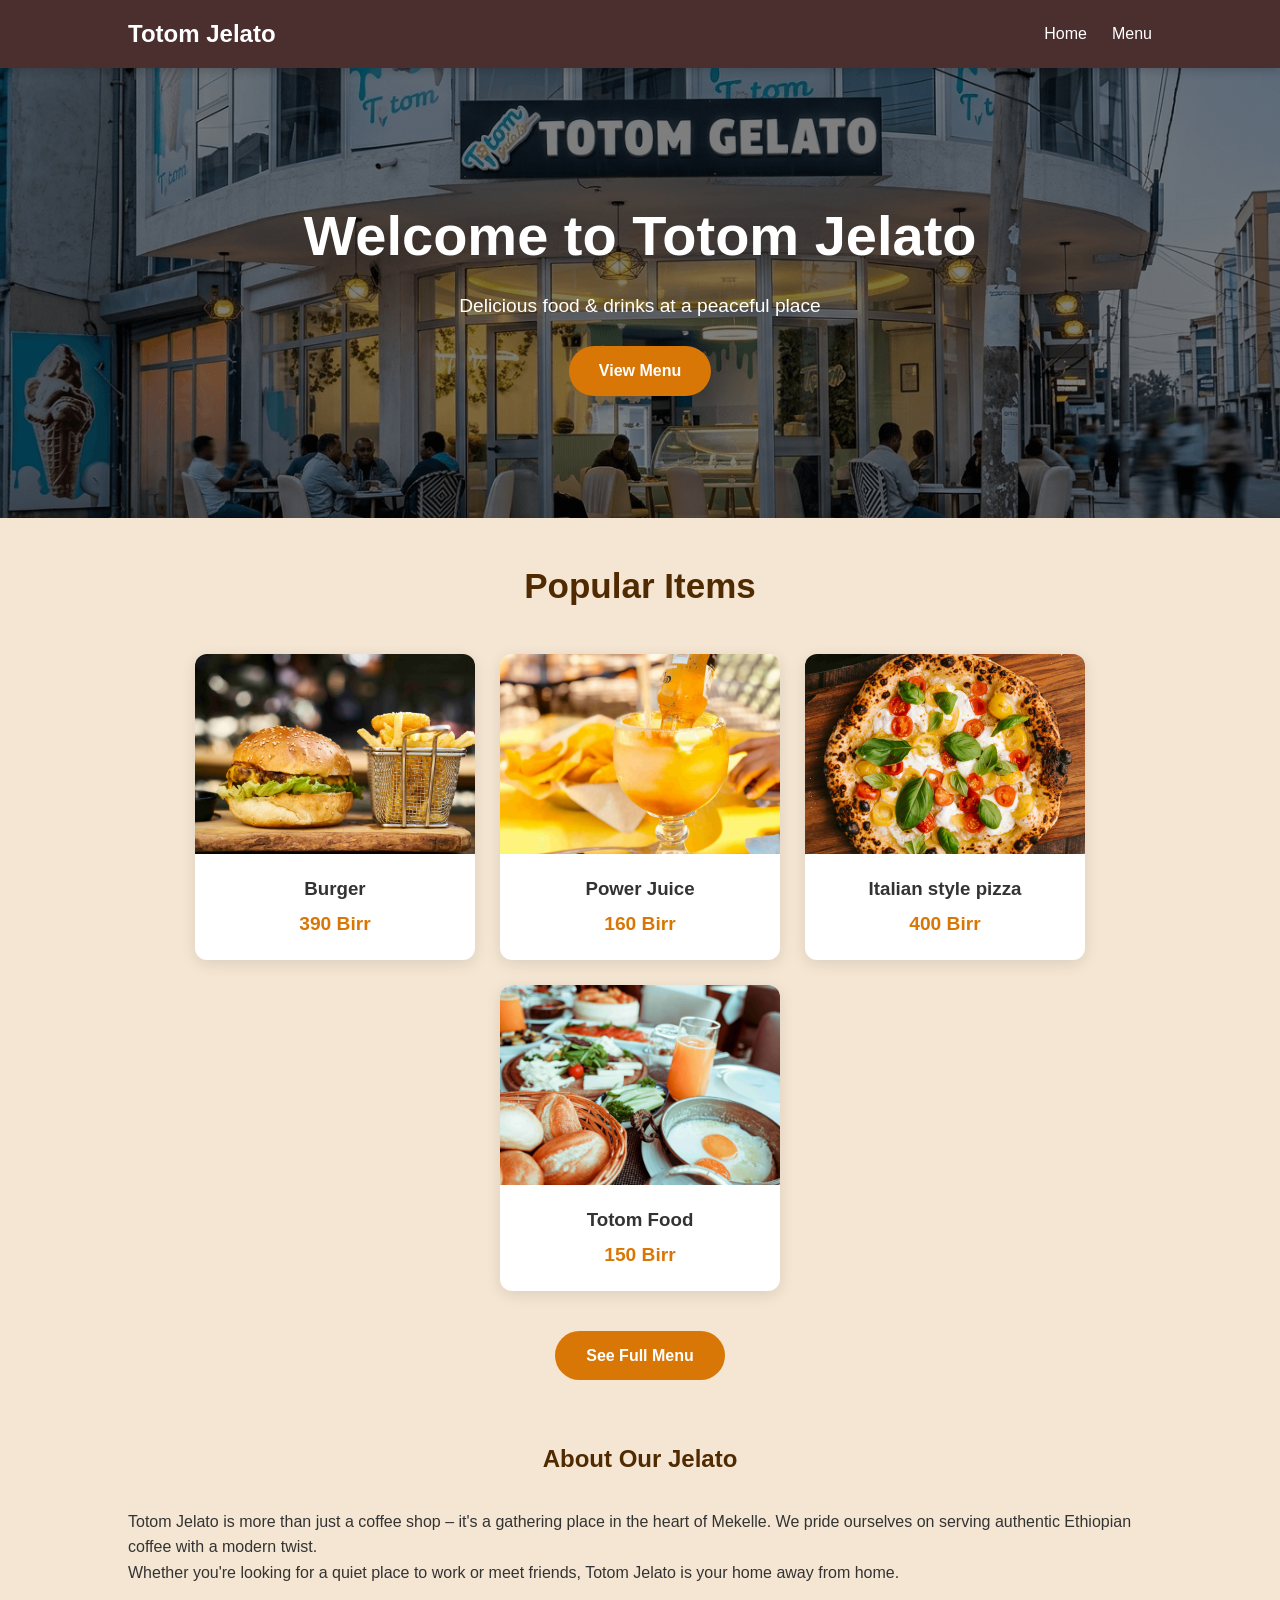
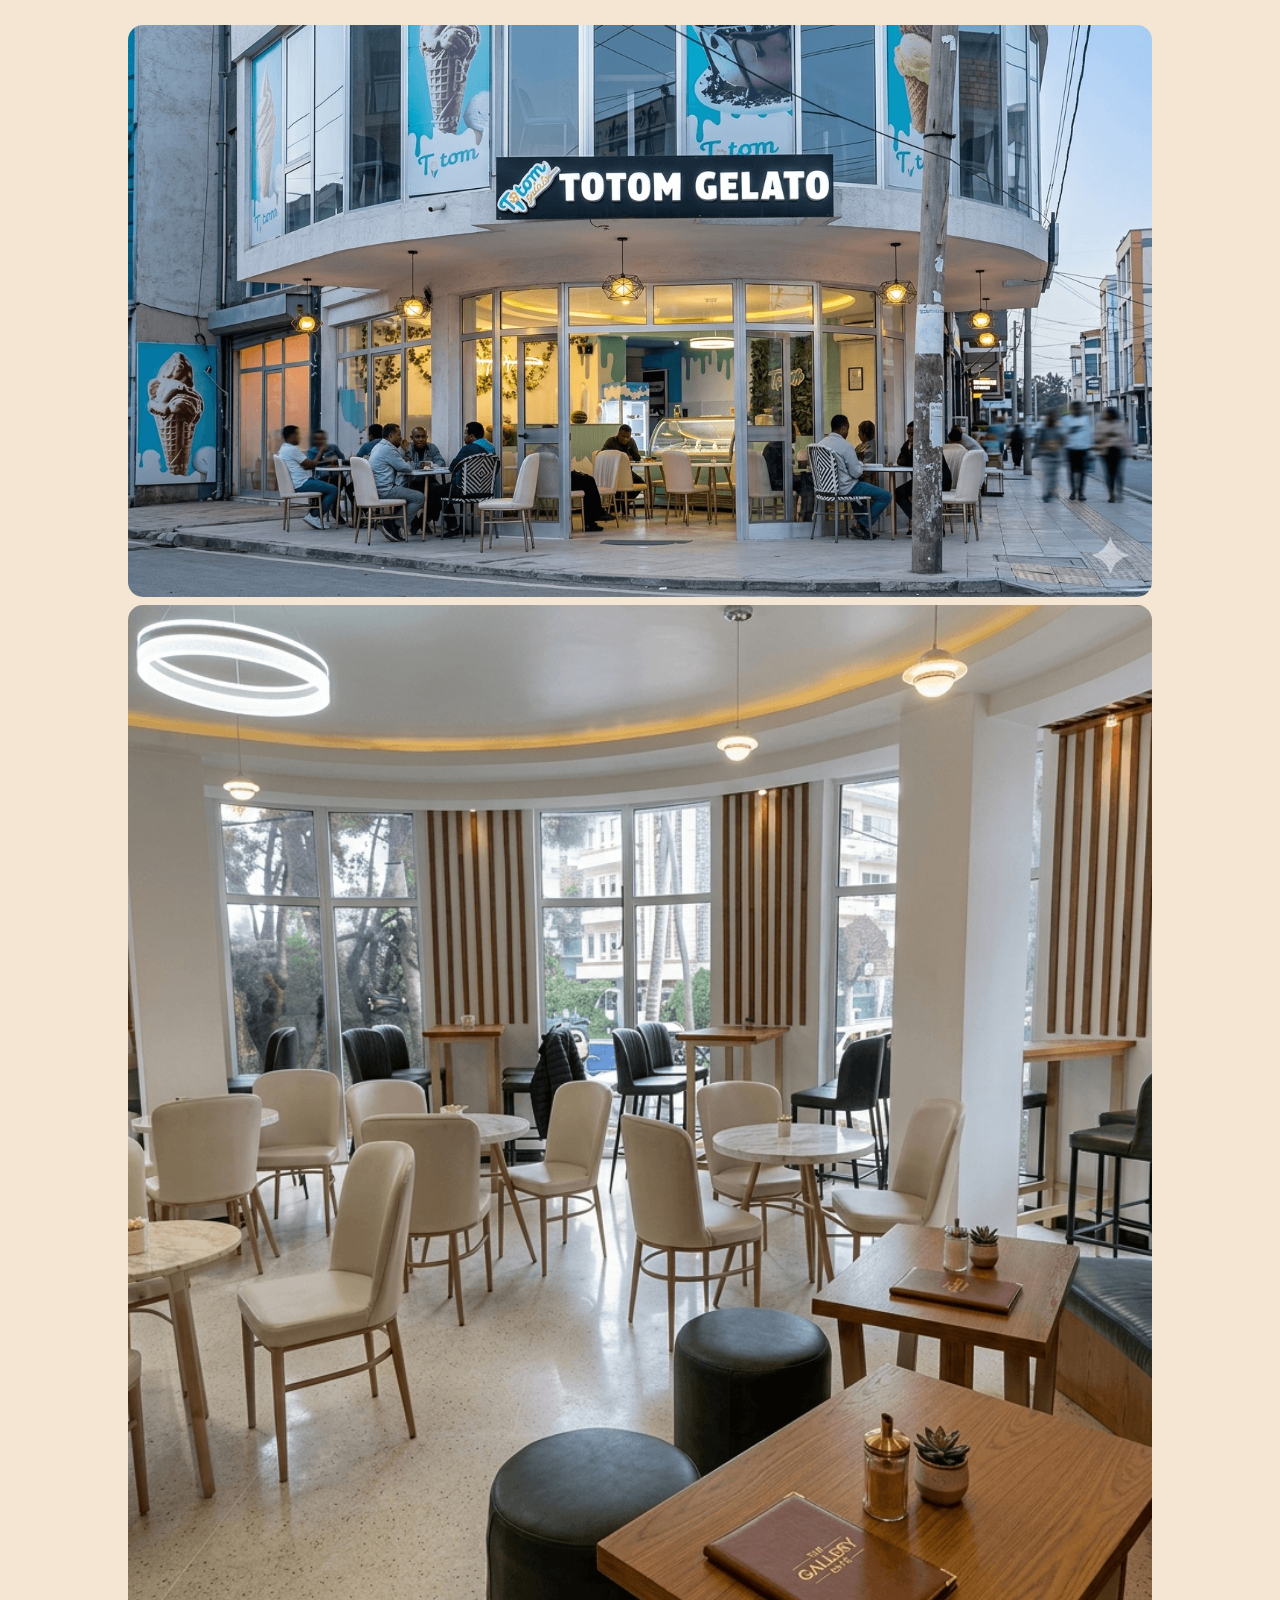
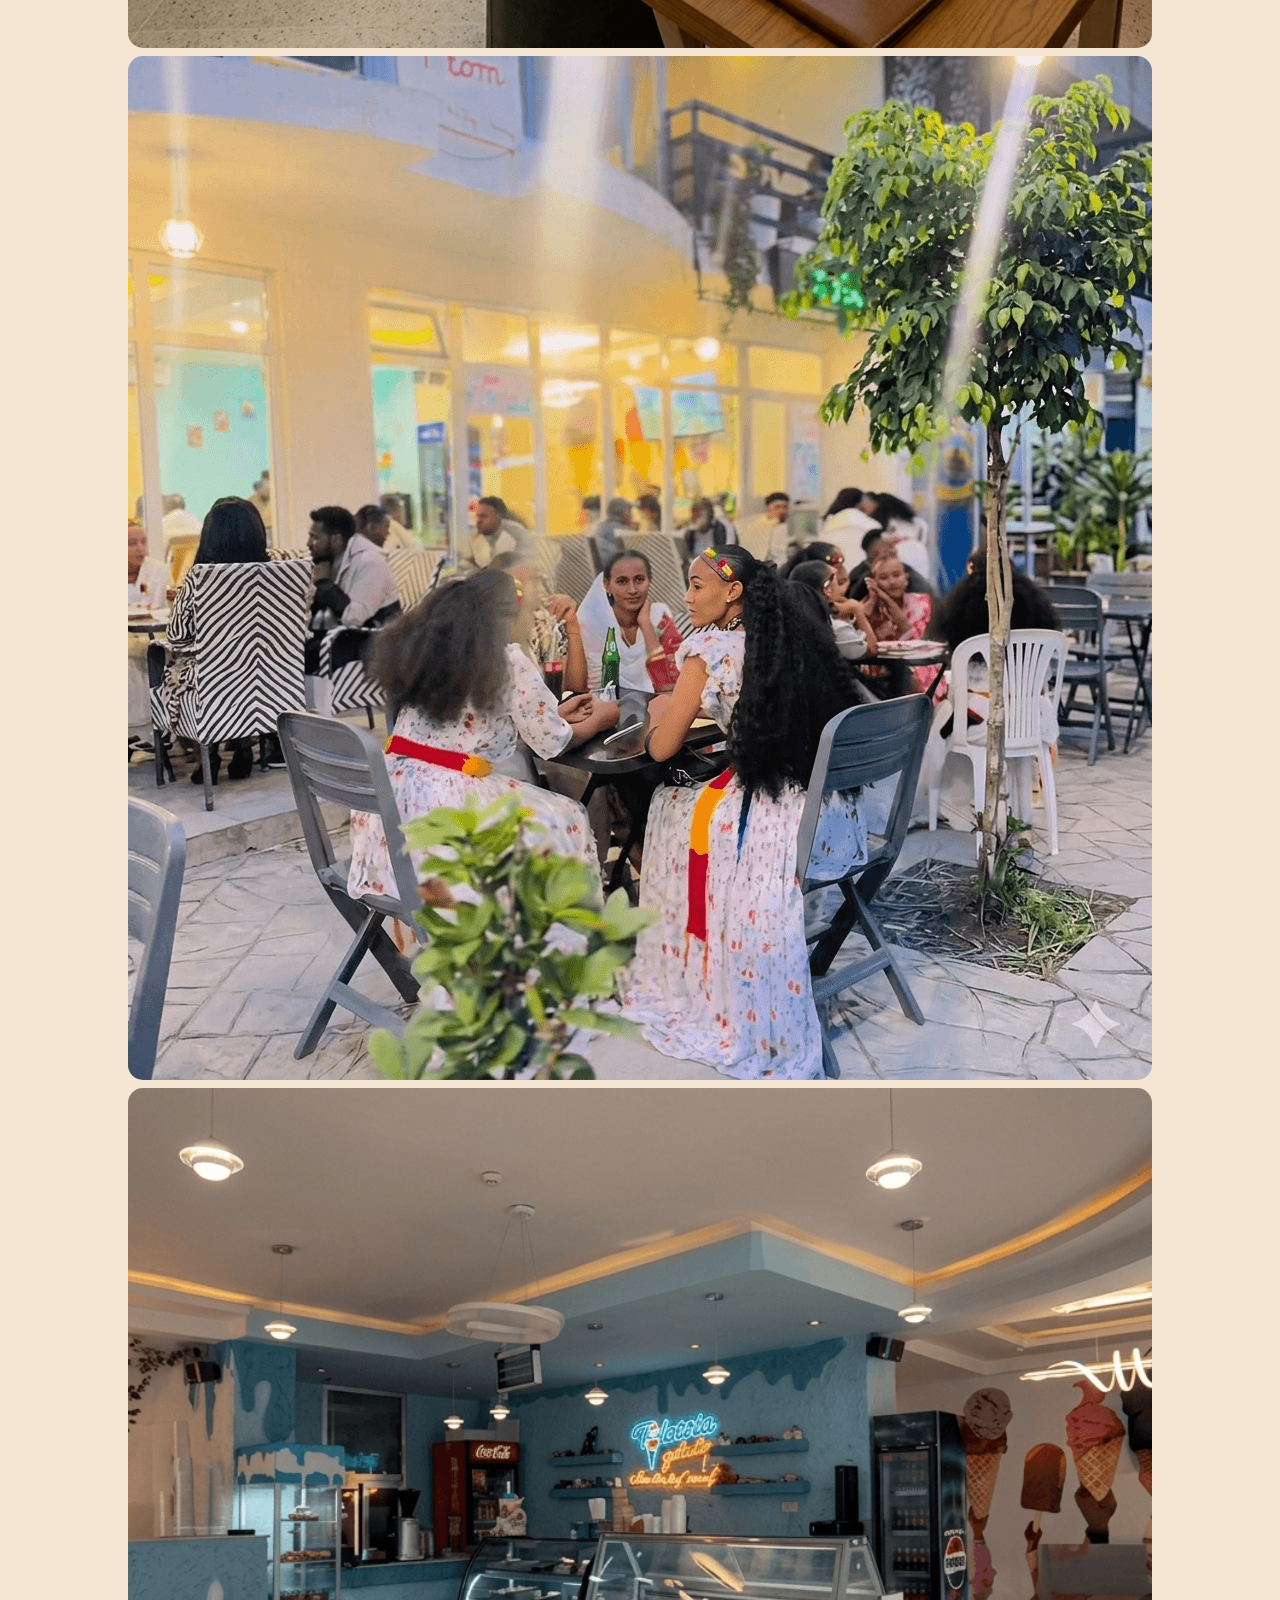
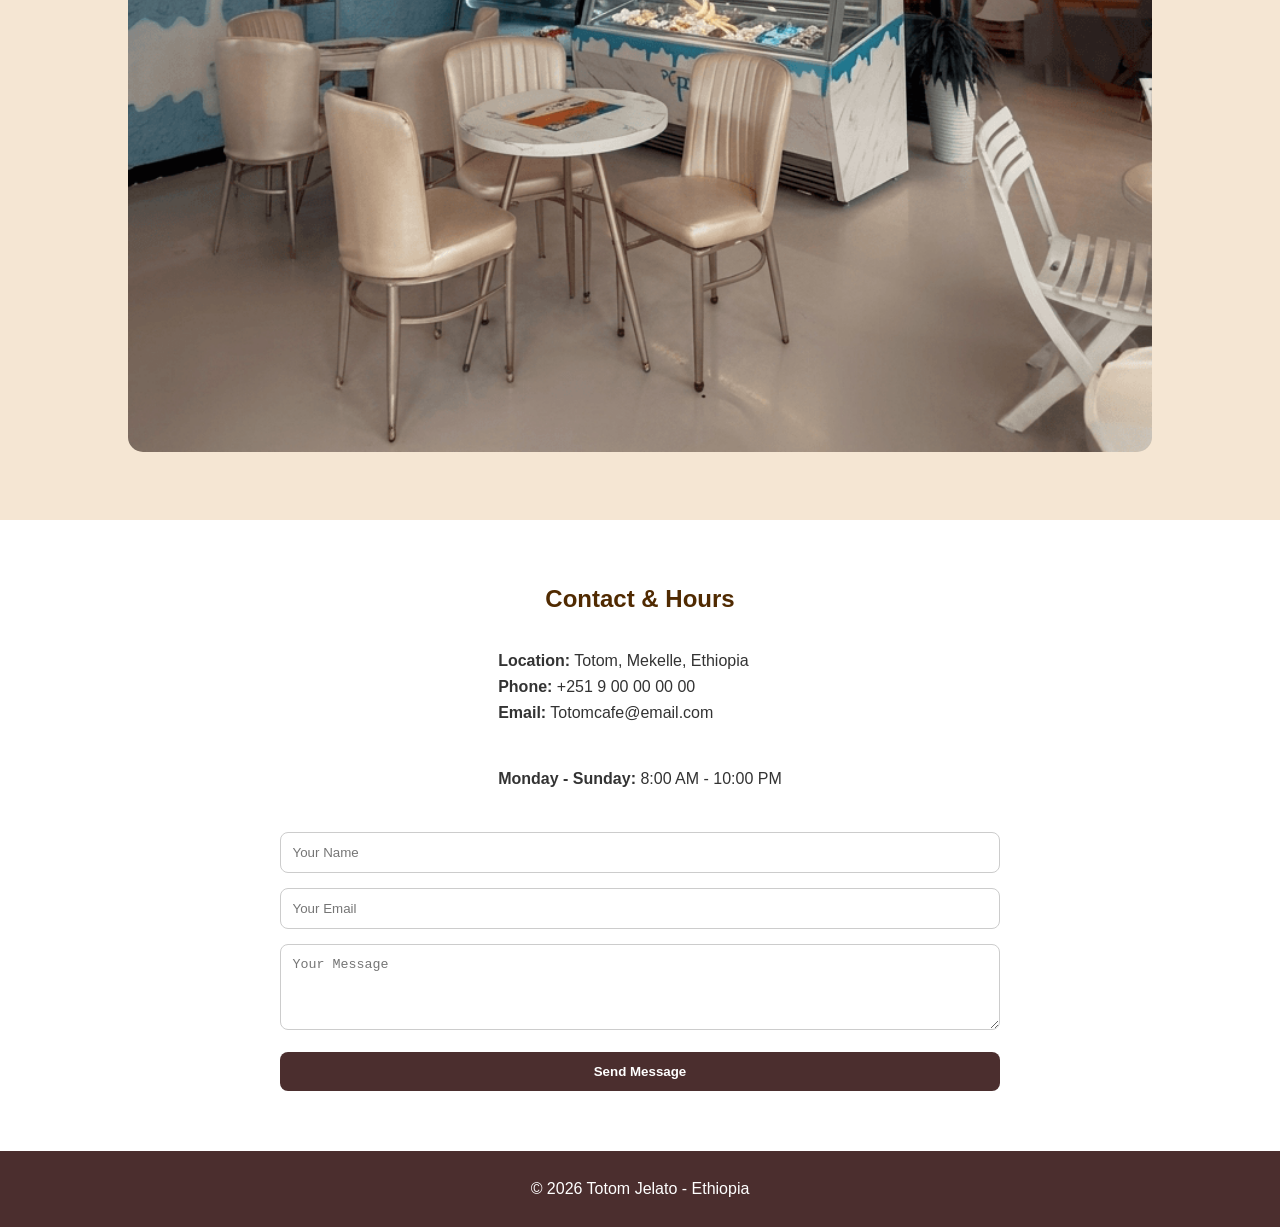
==== index.html @ fa64b688 "first commit" ====
<!DOCTYPE html>
<html lang="en">
<head>
    <meta charset="UTF-8">
    <meta name="viewport" content="width=device-width, initial-scale=1.0">
    <title>Totom Jelato | Home</title>
    <link rel="stylesheet" href="style.css">
    <link rel="icon" href="images/totom-logos.png">
</head>
<body>

    <nav class="navbar">
        <div class="logo">Totom Jelato</div>
        <ul class="nav-links">
            <li><a href="index.html">Home</a></li>
            <li><a href="menu.html">Menu</a></li>
        </ul>
        <div class="menu-toggle">&#9776;</div>
    </nav>

    <section class="hero">
        <h1>Welcome to Totom Jelato</h1>
        <p>Delicious food & drinks at a peaceful place</p>
        <a href="menu.html" class="btn">View Menu</a>
    </section>

    <section class="featured">
        <h2>Popular Items</h2>
        <div class="menu-container">
            <div class="food-card">
                <div class="image-box"><img src="images/burger-burger.jpg" alt="Pizza"></div>
                <div class="food-info">
                    <h3>Burger</h3>
                    <p class="price">390 Birr</p>
                </div>
            </div>
            <div class="food-card">
                <div class="image-box"><img src="images/juice-power.jpg" alt="Coffee"></div>
                <div class="food-info">
                    <h3>Power Juice</h3>
                    <p class="price">160 Birr</p>
                </div>
            </div>
            <div class="food-card">
                <div class="image-box"><img src="images/pizza-italian-style.jpg" alt="Pizza"></div>
                <div class="food-info">
                    <h3>Italian style pizza</h3>
                    <p class="price">400 Birr</p>
                </div>
            </div>
            <div class="food-card">
                <div class="image-box"><img src="images/foods.jpg" alt="Coffee"></div>
                <div class="food-info">
                    <h3>Totom Food</h3>
                    <p class="price">150 Birr</p>
                </div>
            </div>
        </div>
        <div class="view-menu-btn">
            <a href="menu.html">See Full Menu</a>
        </div>
    </section>

    <section class="about">
        <div class="about-container">
            <div class="about-text">
                <h2>About Our Jelato</h2>
                <p>Totom Jelato is more than just a coffee shop – it's a gathering place in the heart of Mekelle. We pride ourselves on serving authentic Ethiopian coffee with a modern twist.</p>
                <p>Whether you're looking for a quiet place to work or meet friends, Totom Jelato is your home away from home.</p>
            </div>
            <div class="about-image">
                <img src="images/totom-jelato-hero.png" alt="Café Interior">
                <img src="images/totom-cafe1.png" alt="Café Interior">
                <img src="images/totom-cafe4.png" alt="Café Interior">
                <img src="images/totom-cafe3.png" alt="Café Interior">
            </div>
        </div>
    </section>

    <section class="contact">
        <h2>Contact & Hours</h2>
        <div class="contact-container">
            <div class="contact-info">
                <p><strong>Location:</strong> Totom, Mekelle, Ethiopia</p>
                <p><strong>Phone:</strong> +251 9 00 00 00 00</p>
                <p><strong>Email:</strong> Totomcafe@email.com</p>
                <hr style="margin: 20px 0; border: 0; border-top: 1px solid #eee;">
                <p><strong>Monday - Sunday:</strong> 8:00 AM - 10:00 PM</p>
            </div>
            <div class="contact-form">
                <form>
                    <input type="text" placeholder="Your Name" required>
                    <input type="email" placeholder="Your Email" required>
                    <textarea placeholder="Your Message" rows="4" required></textarea>
                    <button type="submit">Send Message</button>
                </form>
            </div>
        </div>
    </section>

    <footer>
        <p>© 2026 Totom Jelato - Ethiopia</p>
    </footer>

    <script src="script.js"></script>
</body>
</html>
---- style.css ----
/* GENERAL STYLES */
* {
    margin: 0;
    padding: 0;
    box-sizing: border-box;
}

body {
    font-family: 'Segoe UI', Arial, sans-serif;
    background-color: #F5E6D3;
    color: #333;
    line-height: 1.6;
    overflow-x: hidden;
}

/* NAVBAR */
.navbar {
    position: sticky;
    top: 0;
    width: 100%;
    background-color: #4B2E2E;
    color: white;
    display: flex;
    justify-content: space-between;
    align-items: center;
    padding: 15px 10%;
    z-index: 1000;
    box-shadow: 0 2px 10px rgba(0,0,0,0.2);
}

.logo {
    font-size: 24px;
    font-weight: bold;
}

.nav-links {
    list-style: none;
    display: flex;
    gap: 25px;
}

.nav-links a {
    color: white;
    text-decoration: none;
    font-weight: 500;
    transition: 0.3s;
}

.nav-links a:hover {
    color: #D97706;
}

.menu-toggle {
    display: none;
    font-size: 26px;
    cursor: pointer;
}

/* HERO SECTION */
.hero {
    position: relative;
    text-align: center;
    padding: 80px 20px;
    background: url('images/totom-jelato-hero.png') no-repeat center center/cover;
    color: white;
    min-height: 50vh;
    display: flex;
    flex-direction: column;
    justify-content: center;
    align-items: center;
}

.hero::before {
    content: "";
    position: absolute;
    inset: 0;
    background: rgba(0,0,0,0.5);
}

.hero h1, .hero p, .hero .btn {
    position: relative;
    z-index: 1;
}

.hero h1 { 
    font-size: clamp(2rem, 5vw, 3.5rem); 
    margin-bottom: 10px; 
}

.hero p { 
    font-size: 1.2rem; 
    margin-bottom: 25px; 
}

.hero .btn {
    background-color: #D97706;
    color: white;
    padding: 12px 30px;
    border-radius: 30px;
    text-decoration: none;
    font-weight: bold;
    transition: 0.3s;
}

.hero .btn:hover { 
    background-color: #B85F00; 
    transform: scale(1.05); 
}

/* FEATURED SECTION */
.featured h2 {
    text-align: center;
    margin-top: 40px;
    font-weight: bold;
    font-size: 35px;
    color: #502a01;
}

.menu-container {
    display: flex;
    flex-wrap: wrap;
    justify-content: center;
    gap: 25px;
    padding: 40px 10%;
}

.food-card {
    background: white;
    width: 280px;
    border-radius: 12px;
    overflow: hidden;
    box-shadow: 0 4px 15px rgba(0,0,0,0.1);
    transition: 0.3s ease;
}

.food-card:hover { transform: translateY(-8px); }

.image-box { 
    height: 200px; 
    width: 100%; 
}

.image-box img { 
    width: 100%; 
    height: 100%; 
    object-fit: cover; 
}

.food-info { 
    padding: 20px; 
    text-align: center; 
}

.price { 
    color: #D97706; 
    font-weight: bold; 
    font-size: 1.2rem; 
    margin-top: 5px; 
}

.view-menu-btn {
    background-color: #D97706;
    padding: 12px 30px;
    border-radius: 30px;
    font-weight: bold;
    transition: 0.3s;
    width: 170px;
    text-align: center;
    margin: auto;
}

.view-menu-btn:hover {
    transform: scale(1.03);
    background-color: #B85F00;
}

.view-menu-btn a {
    color: white;
    text-decoration: none;
}

/* FILTER BUTTONS */
.category-buttons { 
    text-align: center; 
    margin: 40px 0 10px;
}

.filter-btn {
    background: #4B2E2E; 
    color: white; 
    border: none; 
    padding: 10px 20px;
    margin: 5px 3px; 
    border-radius: 25px; 
    cursor: pointer; 
    transition: 0.3s;
}
.filter-btn.active, 
.filter-btn:hover { 
    background: #D97706; 
}

/* ABOUT & CONTACT */
.about, .contact { 
    padding: 60px 10%; 
    background: white; 
}

.about { 
    background: #F5E6D3; 
}

.contact h2, .about-text h2 {
    text-align: center;
    color: #502a01;
    margin-bottom: 30px;
}

.about-container, 
.contact-container {
    display: flex; 
    align-items: center;
    flex-direction: column; 
    gap: 40px;
    /* border: black solid 2px; */
}

.about-text, 
.contact-info, 
.contact-form { 
    flex: 1; 
}

.contact-info {
    /* border: black solid 2px; */
    display: flex;
    flex-direction: column;
    align-items: start;
}

.about-image img { 
    width: 100%; 
    border-radius: 15px; 
}

.contact-form input, 
.contact-form textarea {
    width: 100%; 
    padding: 12px; 
    margin-bottom: 15px; 
    border: 1px solid #ccc; 
    border-radius: 8px;
}

.contact-form button {
    width: 100%; 
    padding: 12px; 
    background: #4B2E2E; 
    color: white; 
    border: none;
    border-radius: 8px; 
    cursor: pointer; 
    font-weight: bold;
}

.more-btn{
    text-align: center;
    margin: 30px;
    margin-bottom: 60px;
}

.more-btn .btnn {
    background-color: #4B2E2E;
    color: white;
    padding: 12px 30px;
    border-radius: 30px;
    text-decoration: none;
    font-weight: bold;
    transition: 0.3s;
}

.btnn {
    transition: all 0.3s ease;
    cursor: pointer;
    user-select: none; /* Prevents highlighting text when clicking fast */
}

.more-btn .btnn:hover, 
.more-btn .activee { 
    background-color: #B85F00; 
    transform: scale(1.05); 
}

.btnn.disabled {
    opacity: 0.3;
    pointer-events: none;
    cursor: default;
}

/* Ensure activee class is still visible */
.btnn.activee {
    background-color: #B85F00; 
    color: white;
}

footer { 
    background: #4B2E2E; 
    color: white; 
    text-align: center; 
    padding: 25px; 
}

/* MOBILE RESPONSIVENESS */
@media (max-width: 768px) {
    .menu-toggle { 
        display: block; 
    }
    .food-card {
        width: 300px;

    }
    .menu-container {
        padding: 40px 2%;
    }
    .nav-links {
        display: none; 
        position: absolute; 
        top: 60px; 
        right: 0;
        background: #4B2E2E; 
        width: 200px; 
        flex-direction: column; 
        padding: 20px;
    }
    .nav-links.active { 
        display: flex;
     }

    .about-container, 
    .contact-container { 
        flex-direction: column; 
        text-align: center; 
    }
}
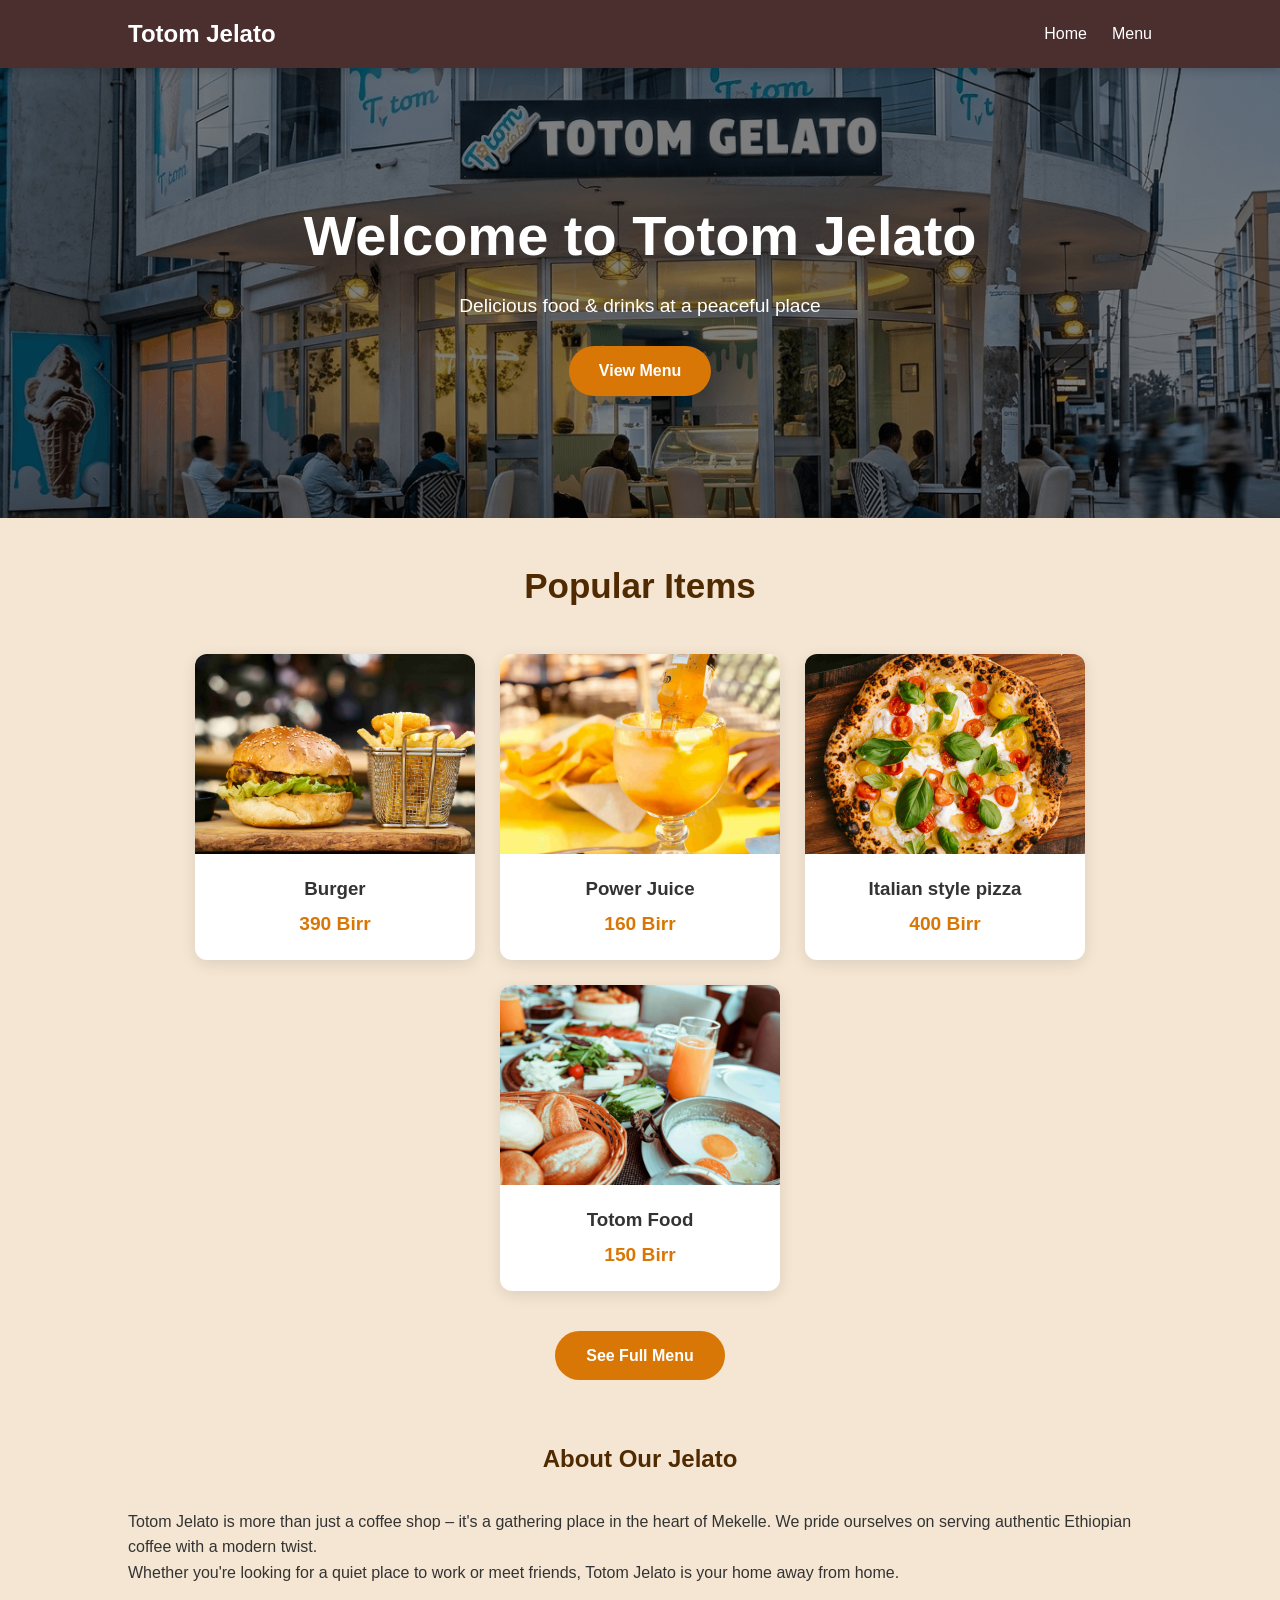
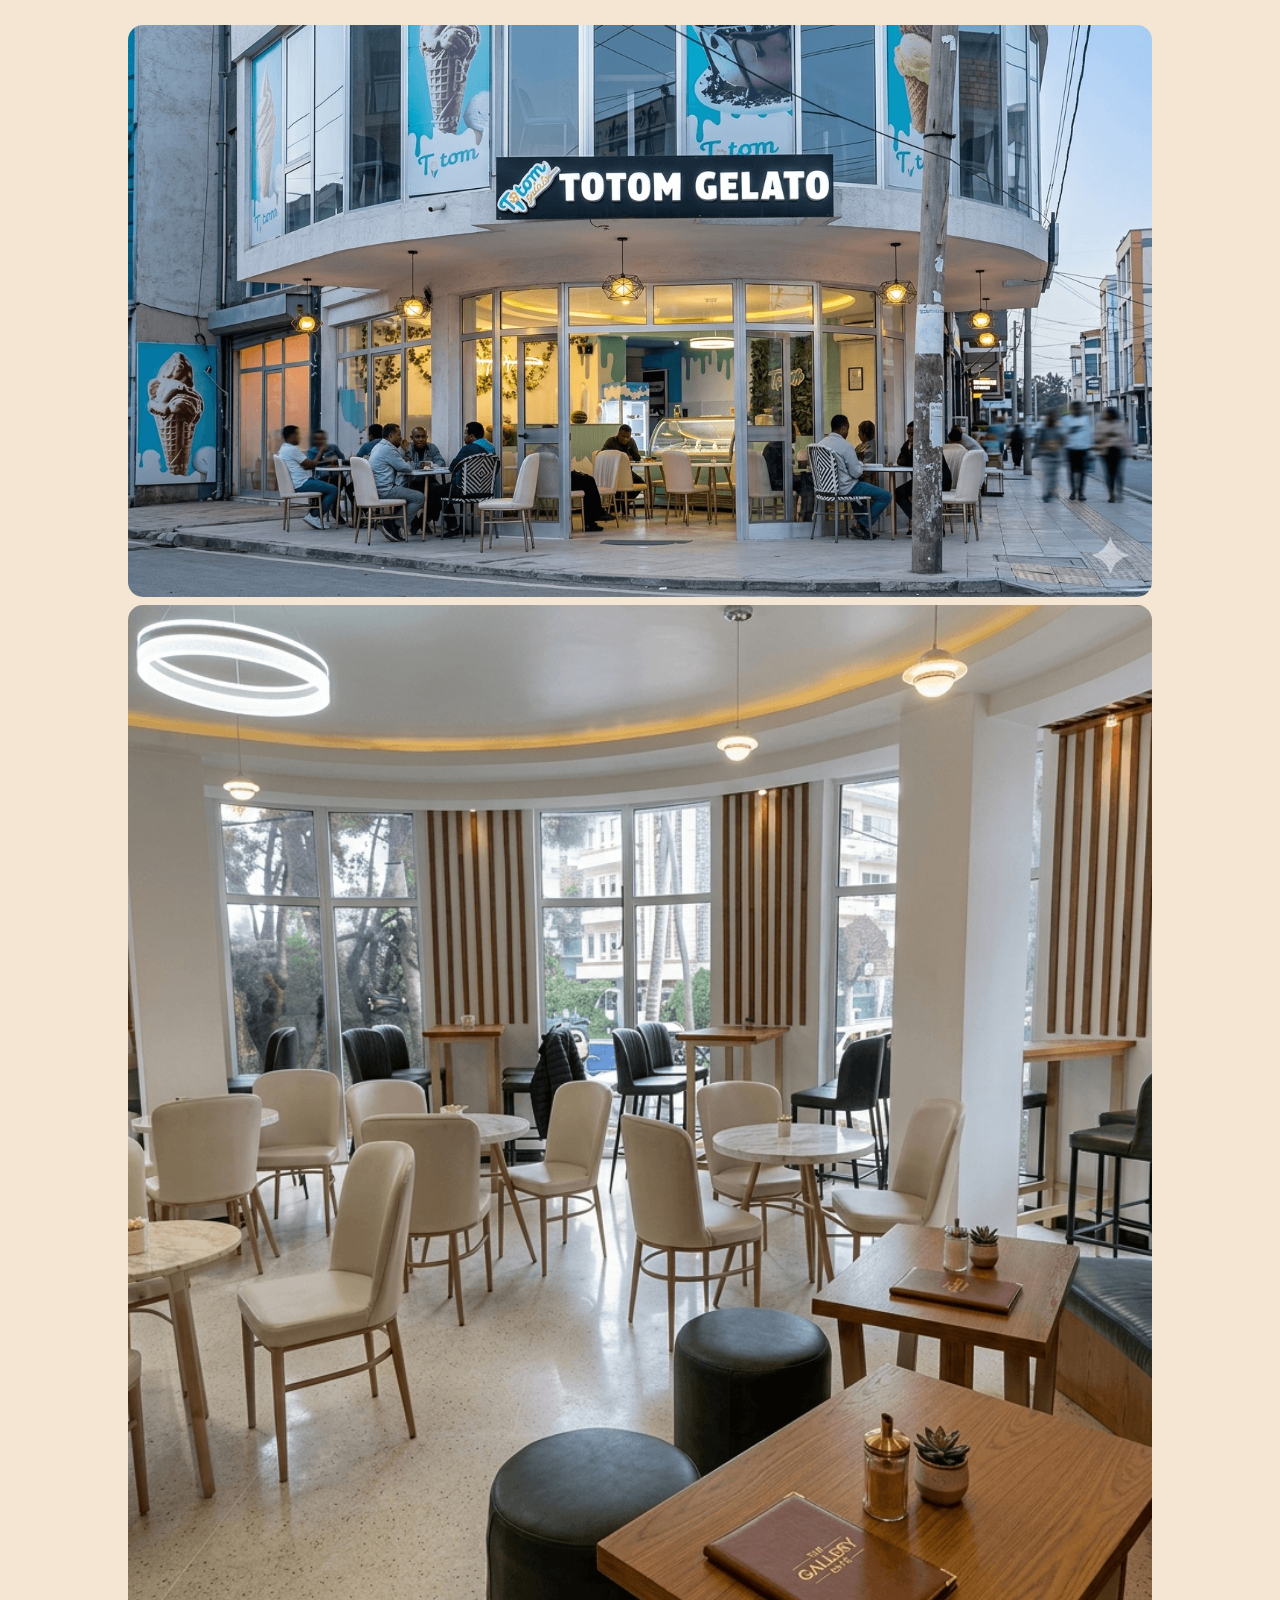
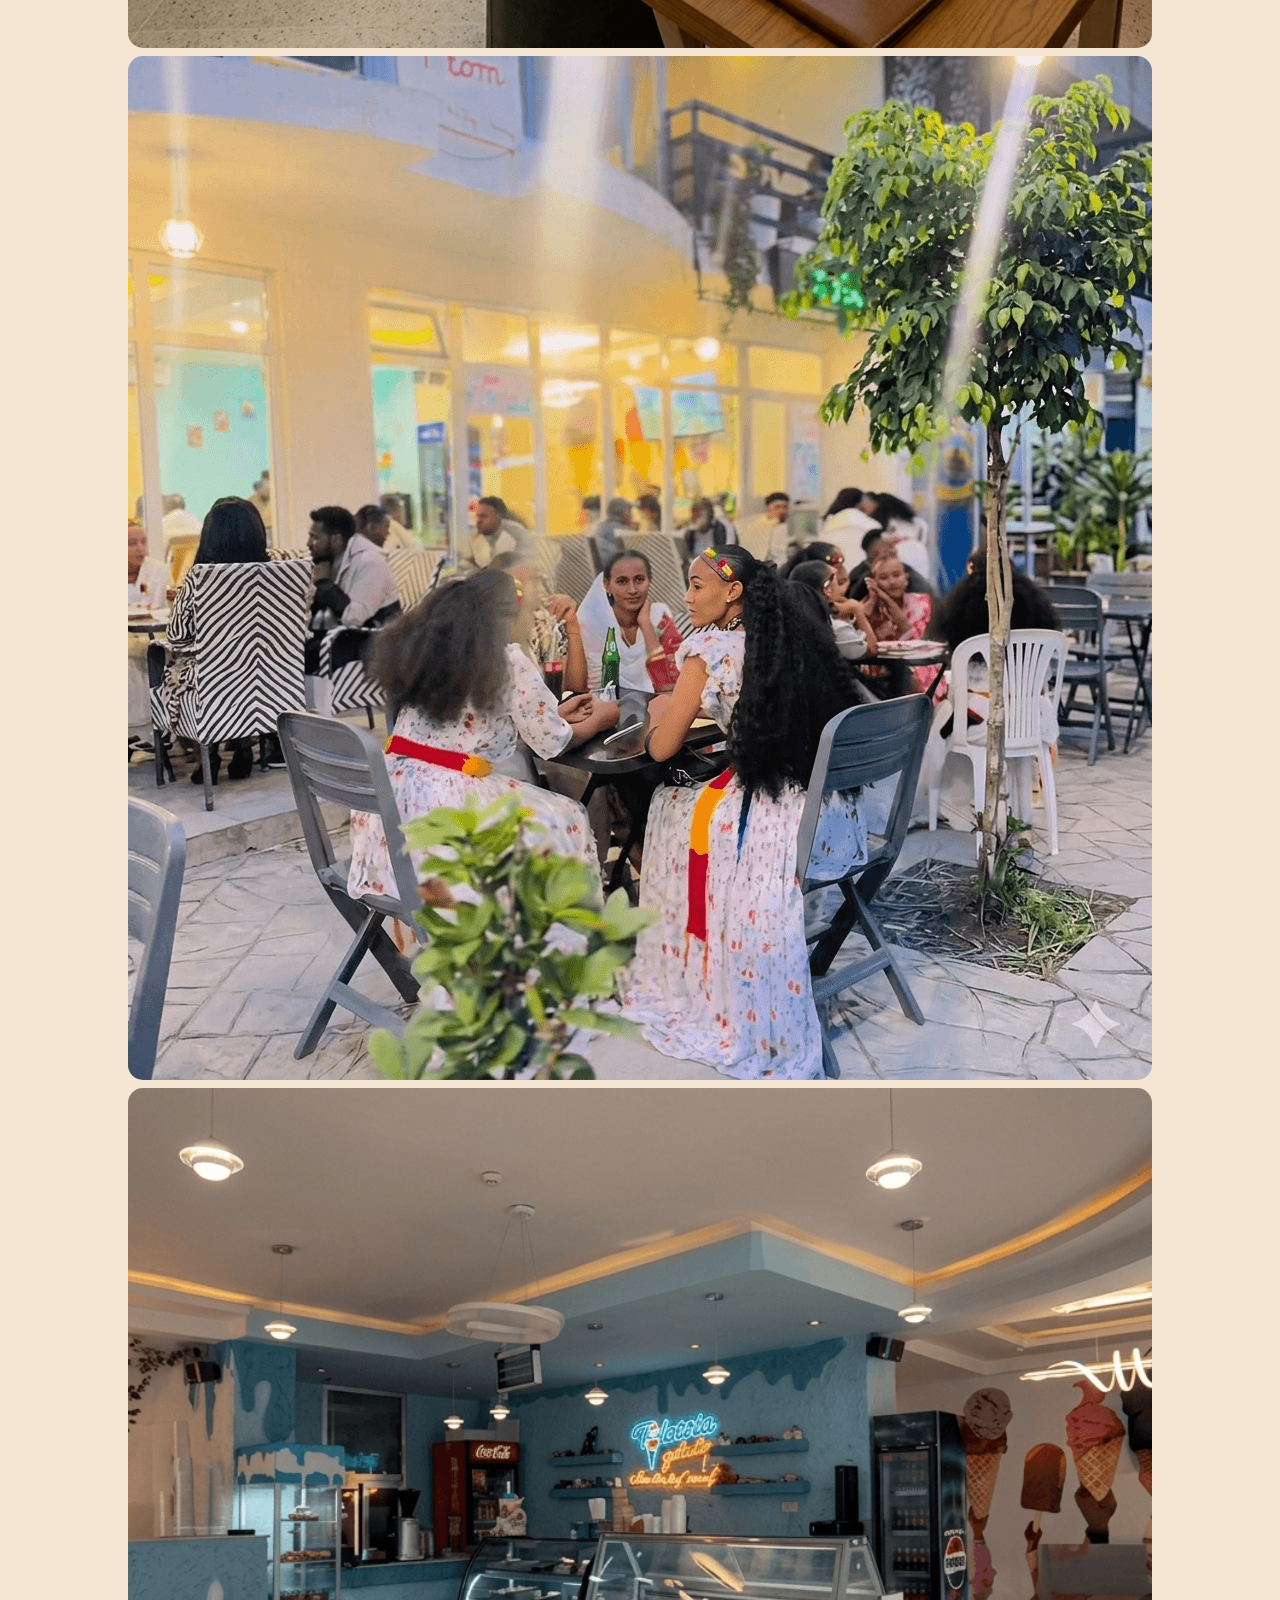
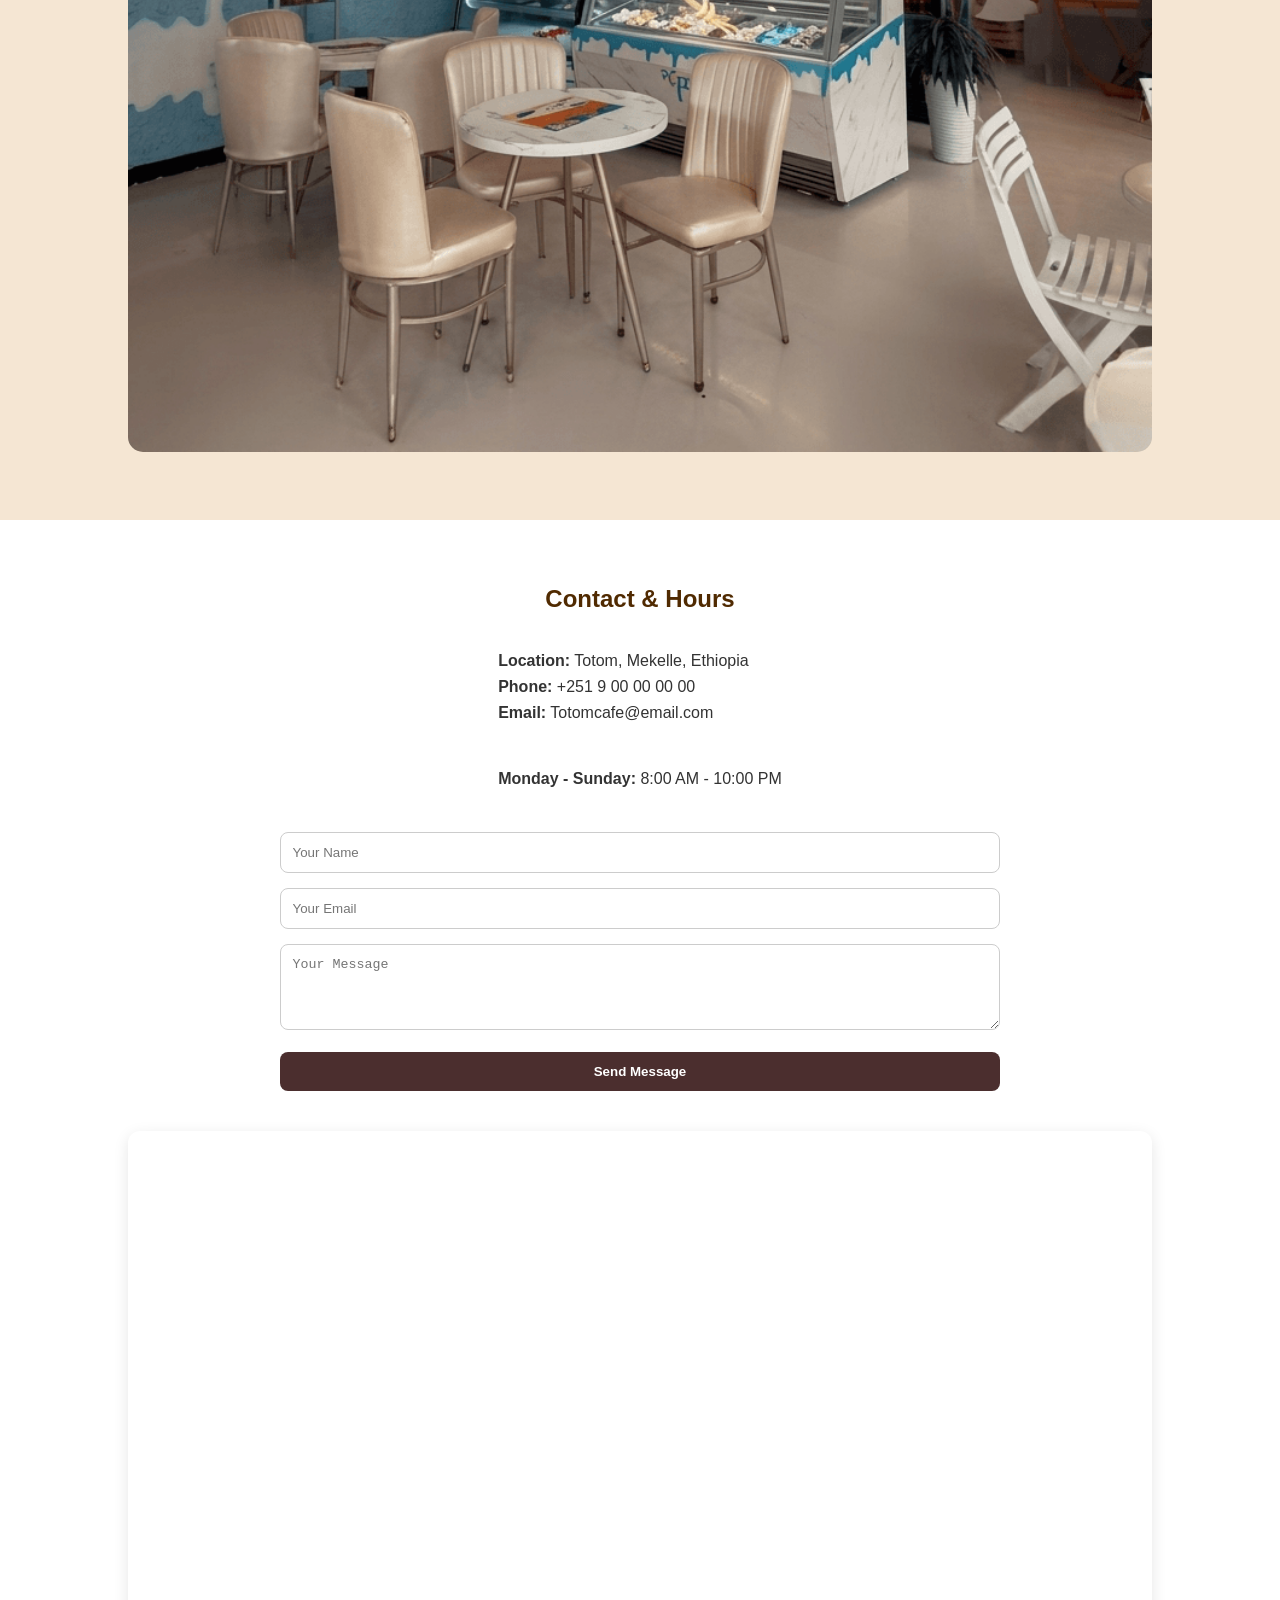
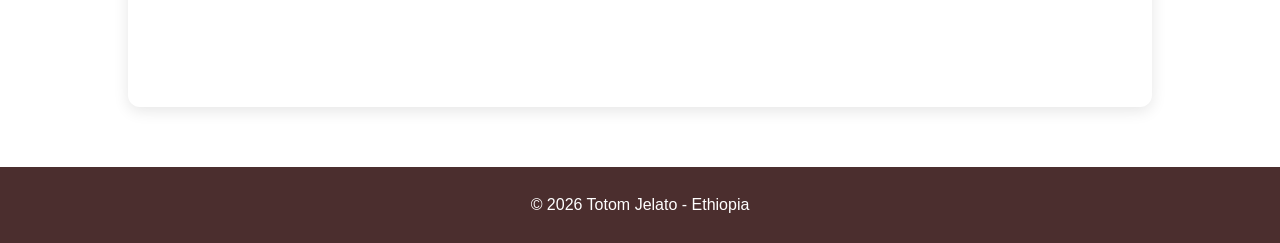
==== commit 2907853f: "update map and text" ====
--- a/index.html
+++ b/index.html
@@ -95,6 +95,9 @@
                     <button type="submit">Send Message</button>
                 </form>
             </div>
+            <div class="map">
+                <iframe src="https://www.google.com/maps/embed?pb=!1m18!1m12!1m3!1d3879.8026320970357!2d39.47049368172885!3d13.486256144991405!2m3!1f0!2f0!3f0!3m2!1i1024!2i768!4f13.1!3m3!1m2!1s0x166afdfc7c18560f%3A0x605ee8bdd1b7db01!2sTOTOM%20GELATO%20Burger%20and%20Cafe!5e0!3m2!1sen!2set!4v1773293435758!5m2!1sen!2set" width="600" height="450" style="border:0;" allowfullscreen="" loading="lazy" referrerpolicy="no-referrer-when-downgrade"></iframe>
+            </div>
         </div>
     </section>
 
--- a/style.css
+++ b/style.css
@@ -301,6 +301,25 @@
 .btnn.activee {
     background-color: #B85F00; 
     color: white;
+}
+
+.map {
+    overflow: hidden;
+    padding-bottom: 56.25%; /* 16:9 Aspect Ratio */
+    position: relative;
+    height: 0;
+    border-radius: 12px;
+    box-shadow: 0 4px 15px rgba(0, 0, 0, 0.1);
+    width: 100%;
+}
+
+.map iframe {
+    left: 0;
+    top: 0;
+    height: 100%;
+    width: 100%;
+    position: absolute;
+    filter: grayscale(20%) contrast(1.1); /* Subtle artistic touch */
 }
 
 footer { 
